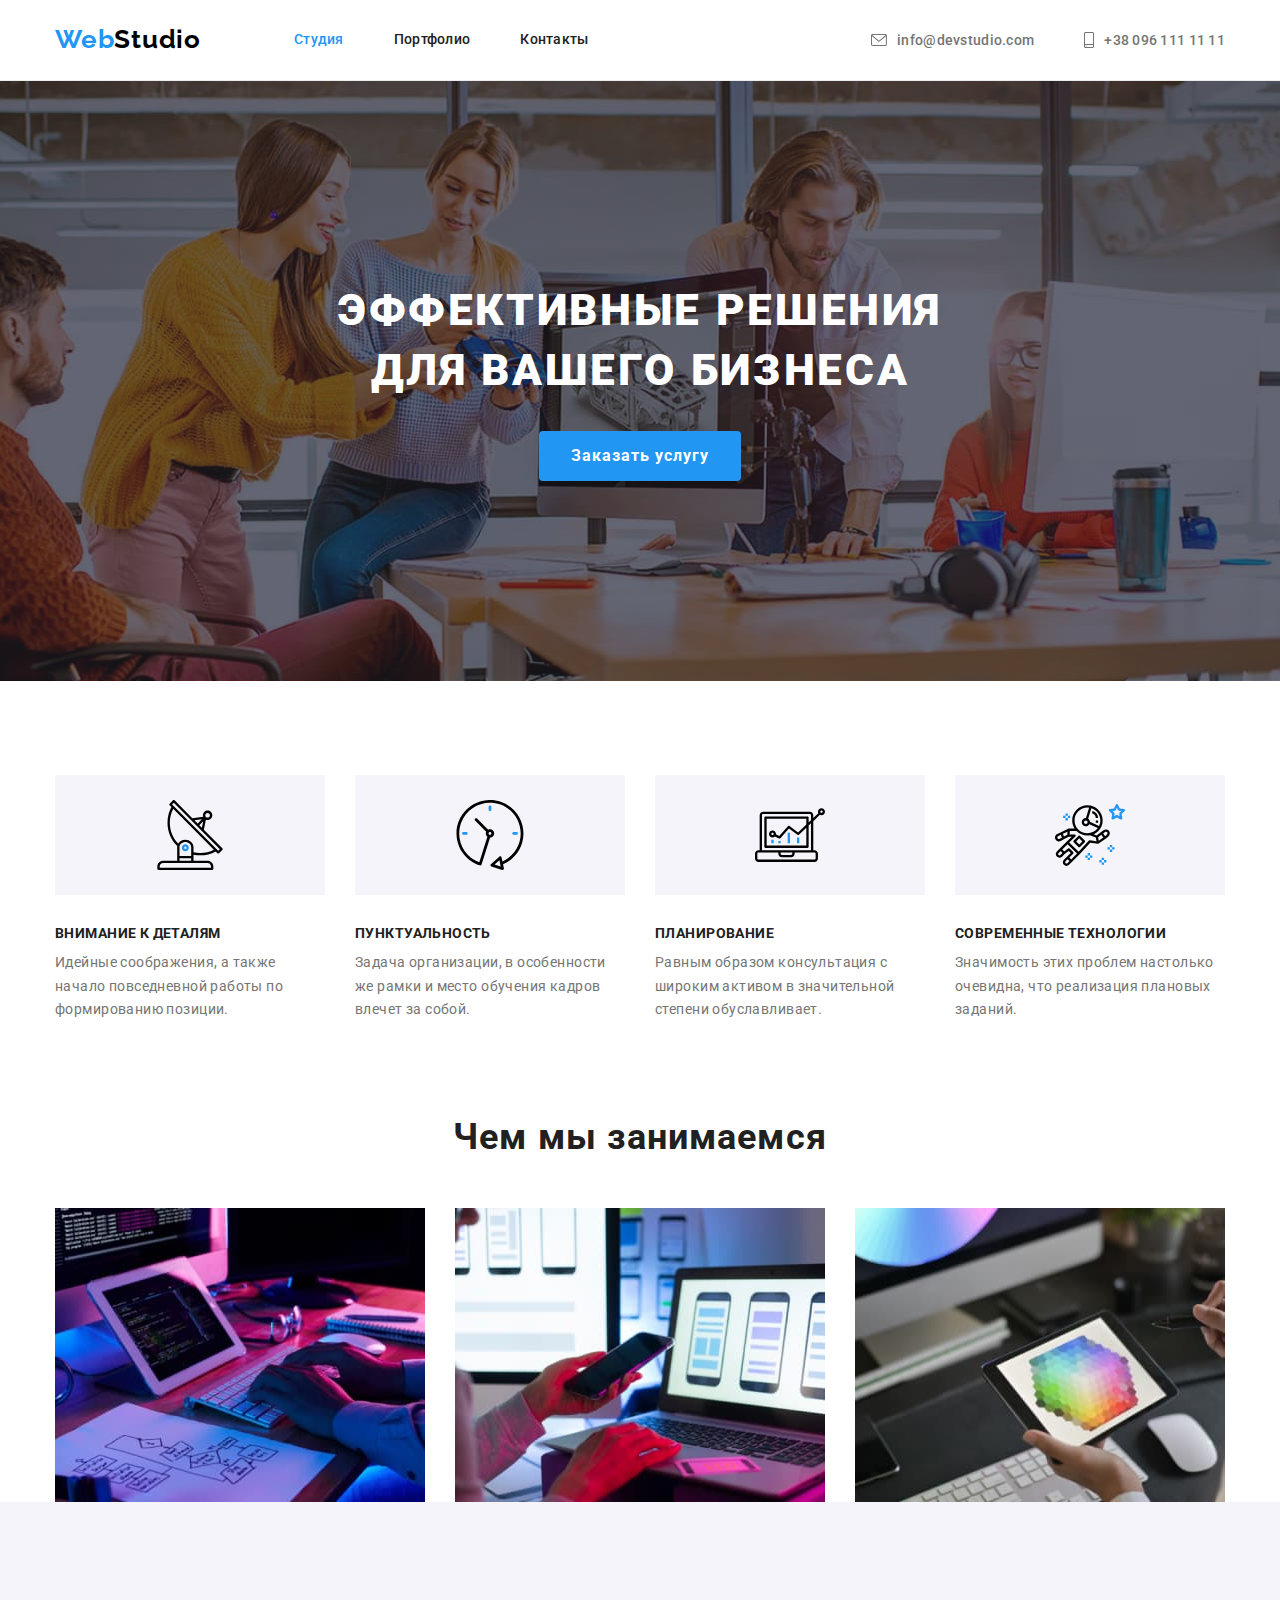
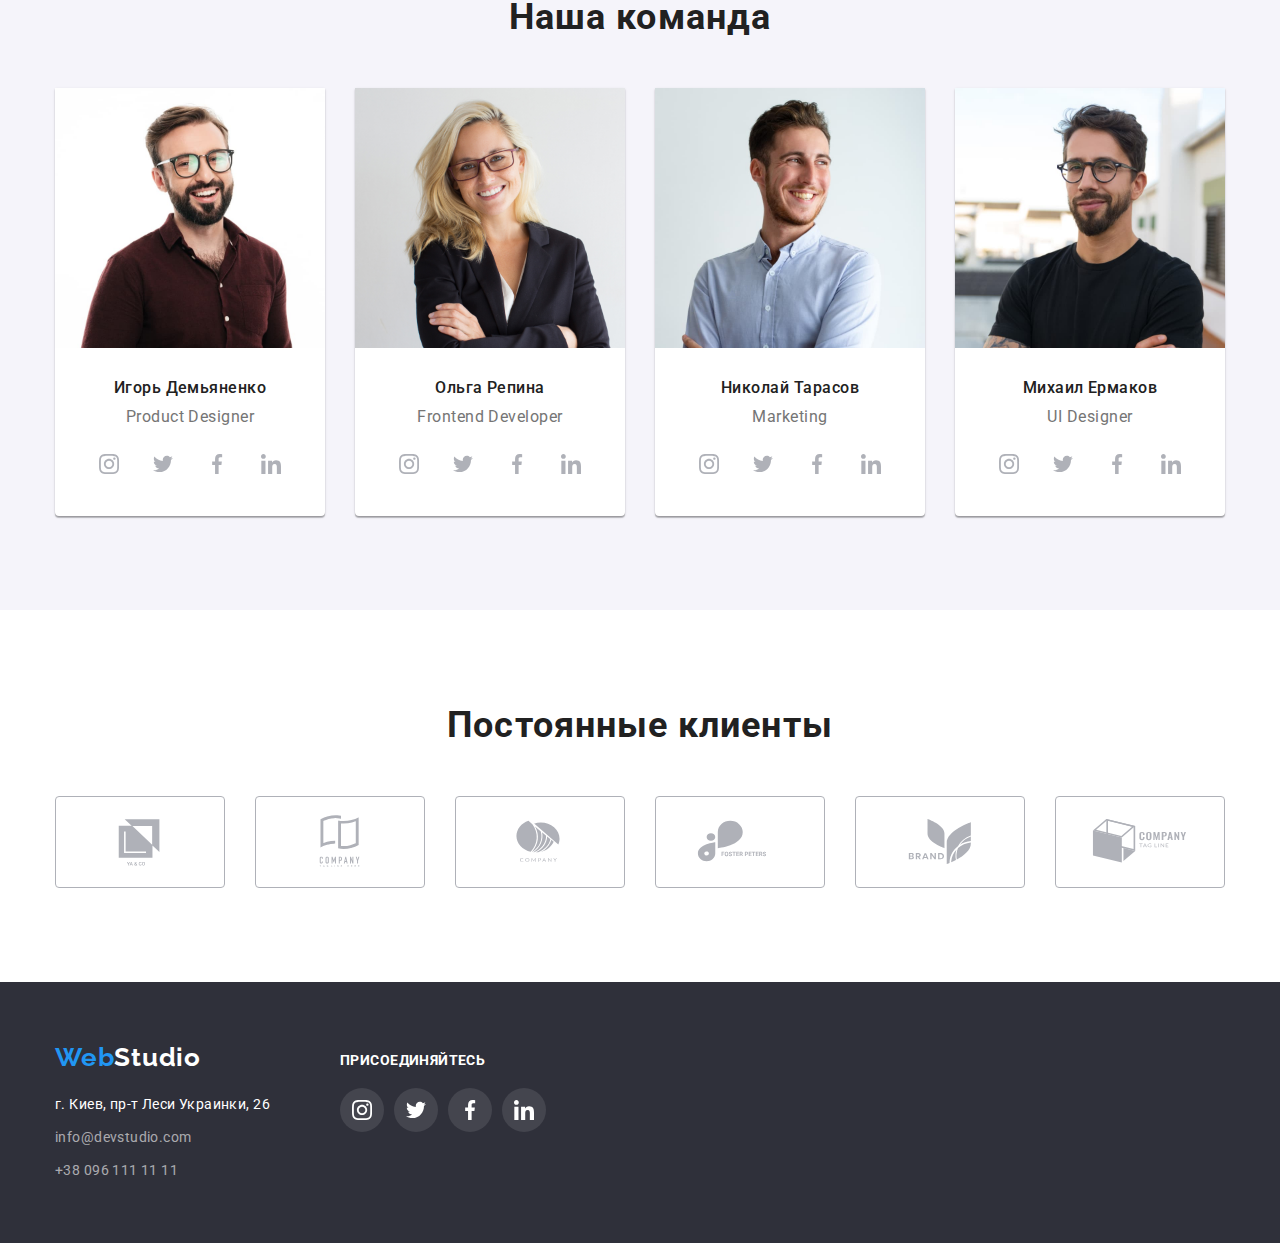
==== index.html @ 98731fad "перенос данных из hw 04" ====
<!DOCTYPE html>
<html lang="ru">
<head>
    <meta charset="UTF-8">
    <meta http-equiv="X-UA-Compatible" content="IE=edge">
    <meta name="viewport" content="width=device-width, initial-scale=1.0">
    <title>Студия</title>
    <link rel="preconnect" href="https://fonts.googleapis.com">
    <link rel="preconnect" href="https://fonts.gstatic.com" crossorigin>
    <link href="https://fonts.googleapis.com/css2?family=Raleway:wght@700&family=Roboto:wght@400;500;700;900&display=swap"
        rel="stylesheet">
    <link rel="stylesheet" href="https://cdnjs.cloudflare.com/ajax/libs/modern-normalize/1.1.0/modern-normalize.min.css"/>
    <link rel="stylesheet" href="./css/style.css">
</head>
<body>
    <!-- Шапка сайта -->
    <header class="header">
        <div class="container header-container">
            <nav class="header-nav">
                <a class="header-logo link" href="./index.html"><span class="web-logo">Web</span>Studio</a>
                <ul class="nav-list list">
                    <li class="nav-item"><a class="nav-link link current" href="./index.html">Студия</a></li>
                    <li class="nav-item"><a class="nav-link link" href="./portfolio.html">Портфолио</a></li>
                    <li class="nav-item"><a class="nav-link link" href="">Контакты</a></li>
                </ul>
            </nav>
            <ul class="contact-list list">
                <li class="contact-item">
                    <a class="contact-link link" href="mailto:info@devstudio.com">
                        <svg class="header-icon" width="16" height="12">
                            <use href="./img/icons.svg#icon-envelope"></use>
                        </svg>
                        info@devstudio.com
                    </a>
                </li>
                <li class="contact-item">
                    <a class="contact-link link" href="tel:+380961111111">
                        <svg class="header-icon" width="10" height="16">
                            <use href="./img/icons.svg#icon-smartphone"></use>
                        </svg>
                        +38 096 111 11 11
                    </a>
               </li>
            </ul>
        </div>
    </header>
    
    <!-- Основная часть -->
    <main>
        <!-- Герой -->
        <section class="hero">
            <div class="container hero-container">
                <h1 class="hero-title">Эффективные решения <br> для вашего бизнеса</h1>
                <button class="hero-btn" type="button">Заказать услугу</button>
            </div>
        </section>
        <!-- Наши особенности (feature)-->
        <section class="section">
            <div class="container">
                <h2 hidden>Наши особенности</h2>
                <ul class="feature-list list">
                    <li class="feature-item">
                        <div class="feature-box">
                            <svg class="feature-icon" width="70" height="70">
                                <use href="./img/icons.svg#icon-antenna"></use>
                            </svg>
                        </div>
                        <h3 class="feature-title">Внимание к деталям</h3>
                        <p class="feature-text">Идейные соображения, а также начало повседневной работы по формированию позиции.</p>
                    </li>
                    <li class="feature-item">
                        <div class="feature-box">
                            <svg class="feature-icon" width="70" height="70">
                                <use href="./img/icons.svg#icon-clock"></use>
                            </svg>
                        </div>
                        <h3 class="feature-title">Пунктуальность</h3>
                        <p class="feature-text">Задача организации, в особенности же рамки и место обучения кадров влечет за собой.</p>
                    </li>
                    <li class="feature-item">
                        <div class="feature-box">
                            <svg class="feature-icon" width="70" height="70">
                                <use href="./img/icons.svg#icon-diagram"></use>
                            </svg>
                        </div>
                        <h3 class="feature-title">Планирование</h3>
                        <p class="feature-text">Равным образом консультация с широким активом в значительной степени обуславливает.</p>
                    </li>
                    <li class="feature-item">
                        <div class="feature-box">
                            <svg class="feature-icon" width="70" height="70">
                                <use href="./img/icons.svg#icon-astronaut"></use>
                            </svg>
                        </div>
                        <h3 class="feature-title">Современные технологии</h3>
                        <p class="feature-text">Значимость этих проблем настолько очевидна, что реализация плановых заданий.</p>
                    </li>
                </ul>
            </div>
        </section>
        <!-- Чем мы занимаемся (activity)-->
        <section class="section no-padding">
            <div class="container">
                <h2 class="activity-title">Чем мы занимаемся</h2>
                <ul class="activity-list list">
                    <li class="activity-item"><img src="./img/img_about1.jpg" alt="чем мы занимаемся" width="370" height="294"></li>
                    <li class="activity-item"><img src="./img/img_about2.jpg" alt="чем мы занимаемся" width="370" height="294"></li>
                    <li class="activity-item"><img src="./img/img_about3.jpg" alt="чем мы занимаемся" width="370" height="294"></li>
                </ul>
            </div>
        </section>
        <!-- Наша команда -->
        <section class="section team">
            <div class="container">
                <h2 class="team-title">Наша команда</h2>
                <ul class="team-list list">
                    <li class="team-item">
                        <img class="team-photo" src="img/team_card_1.jpg" alt="Игорь Демьяненко" width="270">
                        <div class="team-content">
                            <h3 class="team-title-name">Игорь Демьяненко</h3>
                            <p class="team-text">Product Designer</p>
                            <ul class="team-icon-list list">
                                <li class="team-icon-item">
                                    <a class="team-icon-link link" href="">
                                        <svg class="team-icon" width="20" height="20">
                                            <use href="./img/icons.svg#icon-instagram"></use>
                                        </svg>
                                    </a>
                                </li>
                                <li class="team-icon-item">
                                    <a class="team-icon-link link" href="">
                                        <svg class="team-icon" width="20" height="20">
                                            <use href="./img/icons.svg#icon-twitter"></use>
                                        </svg>
                                    </a>
                                </li>
                                <li class="team-icon-item">
                                    <a class="team-icon-link link" href="">
                                        <svg class="team-icon" width="20" height="20">
                                            <use href="./img/icons.svg#icon-facebook"></use>
                                        </svg>
                                    </a>
                                </li>
                                <li class="team-icon-item">
                                    <a class="team-icon-link link" href="">
                                        <svg class="team-icon" width="20" height="20">
                                            <use href="./img/icons.svg#icon-linkedin"></use>
                                        </svg>
                                    </a>
                                </li>
                            </ul>
                        </div>
                    </li>
                    <li class="team-item">
                        <img class="team-photo" src="img/team_card_2.jpg" alt="Ольга Репина" width="270">
                        <div class="team-content">
                            <h3 class="team-title-name">Ольга Репина</h3>
                            <p class="team-text">Frontend Developer</p>
                            <ul class="team-icon-list list">
                                <li class="team-icon-item">
                                    <a class="team-icon-link link" href="">
                                        <svg class="team-icon" width="20" height="20">
                                            <use href="./img/icons.svg#icon-instagram"></use>
                                        </svg>
                                    </a>
                                </li>
                                <li class="team-icon-item">
                                    <a class="team-icon-link link" href="">
                                        <svg class="team-icon" width="20" height="20">
                                            <use href="./img/icons.svg#icon-twitter"></use>
                                        </svg>
                                    </a>
                                </li>
                                <li class="team-icon-item">
                                    <a class="team-icon-link link" href="">
                                        <svg class="team-icon" width="20" height="20">
                                            <use href="./img/icons.svg#icon-facebook"></use>
                                        </svg>
                                    </a>
                                </li>
                                <li class="team-icon-item">
                                    <a class="team-icon-link link" href="">
                                        <svg class="team-icon" width="20" height="20">
                                            <use href="./img/icons.svg#icon-linkedin"></use>
                                        </svg>
                                    </a>
                                </li>
                            </ul>
                        </div>
                    </li>
                    <li class="team-item">
                        <img class="team-photo" src="img/team_card_3.jpg" alt="Николай Тарасов" width="270">
                        <div class="team-content">
                            <h3 class="team-title-name">Николай Тарасов</h3>
                            <p class="team-text">Marketing</p>
                            <ul class="team-icon-list list">
                                <li class="team-icon-item">
                                    <a class="team-icon-link link" href="">
                                        <svg class="team-icon" width="20" height="20">
                                            <use href="./img/icons.svg#icon-instagram"></use>
                                        </svg>
                                    </a>
                                </li>
                                <li class="team-icon-item">
                                    <a class="team-icon-link link" href="">
                                        <svg class="team-icon" width="20" height="20">
                                            <use href="./img/icons.svg#icon-twitter"></use>
                                        </svg>
                                    </a>
                                </li>
                                <li class="team-icon-item">
                                    <a class="team-icon-link link" href="">
                                        <svg class="team-icon" width="20" height="20">
                                            <use href="./img/icons.svg#icon-facebook"></use>
                                        </svg>
                                    </a>
                                </li>
                                <li class="team-icon-item">
                                    <a class="team-icon-link link" href="">
                                        <svg class="team-icon" width="20" height="20">
                                            <use href="./img/icons.svg#icon-linkedin"></use>
                                        </svg>
                                    </a>
                                </li>
                            </ul>
                        </div>
                    </li>
                    <li class="team-item">
                        <img class="team-photo" src="img/team_card_4.jpg" alt="Михаил Ермаков" width="270">
                        <div class="team-content">
                            <h3 class="team-title-name">Михаил Ермаков</h3>
                            <p class="team-text">UI Designer</p>
                            <ul class="team-icon-list list">
                                <li class="team-icon-item">
                                    <a class="team-icon-link link" href="">
                                        <svg class="team-icon" width="20" height="20">
                                            <use href="./img/icons.svg#icon-instagram"></use>
                                        </svg>
                                    </a>
                                </li>
                                <li class="team-icon-item">
                                    <a class="team-icon-link link" href="">
                                        <svg class="team-icon" width="20" height="20">
                                            <use href="./img/icons.svg#icon-twitter"></use>
                                        </svg>
                                    </a>
                                </li>
                                <li class="team-icon-item">
                                    <a class="team-icon-link link" href="">
                                        <svg class="team-icon" width="20" height="20">
                                            <use href="./img/icons.svg#icon-facebook"></use>
                                        </svg>
                                    </a>
                                </li>
                                <li class="team-icon-item">
                                    <a class="team-icon-link link" href="">
                                        <svg class="team-icon" width="20" height="20">
                                            <use href="./img/icons.svg#icon-linkedin"></use>
                                        </svg>
                                    </a>
                                </li>
                            </ul>
                        </div>
                    </li>
                </ul>
            </div>
        </section>
        <!-- Постоянные клиенты -->
        <section class="section">
            <div class="container">
                <h2 class="client-title">Постоянные клиенты</h2>
                <ul class="client-list list">
                    <li class="client-item">
                        <a class="client-box-link link" href="">
                            <svg class="client-icon" width="106" height="60">
                                <use href="./img/icons.svg#icon-client1"></use>
                            </svg>
                        </a>
                    </li>
                    <li class="client-item">
                        <a class="client-box-link link" href="">
                            <svg class="client-icon" width="106" height="60">
                                <use href="./img/icons.svg#icon-client2"></use>
                            </svg>
                        </a>
                    </li>
                    <li class="client-item">
                        <a class="client-box-link link" href="">
                            <svg class="client-icon" width="106" height="60">
                                <use href="./img/icons.svg#icon-client3"></use>
                            </svg>
                        </a>
                    </li>
                    <li class="client-item">
                        <a class="client-box-link link" href="">
                            <svg class="client-icon" width="106" height="60">
                                <use href="./img/icons.svg#icon-client4"></use>
                            </svg>
                        </a>
                    </li>
                    <li class="client-item">
                        <a class="client-box-link link" href="">
                            <svg class="client-icon" width="106" height="60">
                                <use href="./img/icons.svg#icon-client5"></use>
                            </svg>
                        </a>
                    </li>
                    <li class="client-item">
                        <a class="client-box-link link" href="">
                            <svg class="client-icon" width="106" height="60">
                                <use href="./img/icons.svg#icon-client6"></use>
                            </svg>
                        </a>
                    </li>
                </ul>
            </div>
        </section>
    </main>
    
    <!-- Подвал -->
    <footer class="footer">
        <div class="container footer-sides">
            <div class="footer-left">
                <a class="footer-logo link" href="./index.html"><span class="web-logo">Web</span>Studio</a>
                <address class="footer-adress">
                    <ul class="footer-list list">
                        <li class="footer-item"><a class="footer-link link adr" href="https://goo.gl/maps/FyRtDCah4eufWKgu7" target="_blank">г. Киев, пр-т Леси Украинки, 26</a></li>
                        <li class="footer-item"><a class="footer-link link" href="mailto:info@devstudio.com">info@devstudio.com</a></li>
                        <li class="footer-item"><a class="footer-link link" href="tel:+380961111111">+38 096 111 11 11</a></li>
                    </ul>
                </address>
            </div>
            <div class="footer-right">
                <h2 class="footer-right-title">присоединяйтесь</h2>
                <ul class="footer-social-list list">
                    <li class="footer-social-item">
                        <a class="footer-social-link" href="">
                            <svg class="social-icon" width="20" height="20">
                                <use href="./img/icons.svg#icon-instagram"></use>
                            </svg>
                        </a>
                    </li>
                    <li class="footer-social-item">
                        <a class="footer-social-link" href="">
                            <svg class="social-icon" width="20" height="20">
                                <use href="./img/icons.svg#icon-twitter"></use>
                            </svg>
                        </a>
                    </li>
                    <li class="footer-social-item">
                        <a class="footer-social-link" href="">
                            <svg class="social-icon" width="20" height="20">
                                <use href="./img/icons.svg#icon-facebook"></use>
                            </svg>
                        </a>
                    </li>
                    <li class="footer-social-item">
                        <a class="footer-social-link" href="">
                            <svg class="social-icon" width="20" height="20">
                                <use href="./img/icons.svg#icon-linkedin"></use>
                            </svg>
                        </a>
                    </li>
                </ul>
            </div>
        </div>
    </footer>
</body>
</html>
---- css/style.css ----
/* основной цвет текста #212121 */
/* вторичный цвет текста #757575 */
/* имейл и телефон в футере rgba(255, 255, 255, 0,6) */
/* акцент #2196F3 */
/* основной белый фон и белый шрифт #FFFFFF */
/* серый фон #F5F4FA */
/* темно синий фон героя и футера #2F303A */

:root {
  --main-text-color: #212121;
  --secondary-text-color: #757575;
  --white-text-color: #ffffff;
  --accent-color: #2196f3;
  --backgr-btn-color: #f5f4fa;
  --icon-color: #afb1b8;
  --card-set-gap: 30px;
}
p,
h1,
h2,
h3 {
  margin: 0;
}
ul {
  margin: 0;
  padding-left: 0;
}
img {
  display: block;
  max-width: 100%;
  height: auto;
}
body {
  font-family: 'Roboto', sans-serif;
  color: var(--main-text-color);
  background-color: #ffffff;
}
/* основной цвет текста */
.feature-title,
.activity-title,
.team-title,
.team-title-name,
.work-title {
  color: var(--main-text-color);
}
/* вторичный цвет текста */
.contact-link,
.feature-text,
.team-text,
.work-text {
  color: var(--secondary-text-color);
}
/* Убираем точки перед списком */
.list {
  list-style: none;
}
/* Убираем подчеркивание у ссылок */
.link {
  text-decoration: none;
}
.section {
  padding-top: 94px;
  padding-bottom: 94px;
}
.section.no-padding {
  padding-top: 0;
  padding-bottom: 0;
}
.container {
  width: 1200px;
  margin: 0 auto;
  padding-left: 15px;
  padding-right: 15px;
}

/*-------------- HEADER-------------- */
.header {
  padding-top: 24px;
  padding-bottom: 25px;
  border-bottom: 1px solid #ececec;
}
.header-container {
  display: flex;
  align-items: center;
}
.header-nav {
  display: flex;
  align-items: center;
}
/* Основной цвет логотипа */
.header-logo {
  margin-right: 93px;

  font-family: 'Raleway', sans-serif;
  font-weight: 700;
  font-size: 26px;
  line-height: calc(31 / 26);
  letter-spacing: 0.03em;
  color: #000000;
}
/* Красит часть логотипа в синий цвет в хидере и футере*/
.web-logo {
  color: var(--accent-color);
}
/* элементы навигации в хидере студии*/
.nav-list {
  display: flex;
}
.nav-link {
  font-weight: 500;
  font-size: 14px;
  line-height: calc(16 / 14);
  letter-spacing: 0.02em;
  color: inherit;
}
.nav-link:hover,
.nav-link:focus {
  color: var(--accent-color);
}
.nav-link.current {
  color: var(--accent-color);
}
.nav-item:not(:last-child) {
  margin-right: 50px;
}
.contact-list {
  display: flex;
  margin-left: auto;
}
.contact-link {
  display: flex;
  align-items: center;

  font-weight: 500;
  font-size: 14px;
  line-height: calc(16 / 14);
  letter-spacing: 0.02em;
}
.contact-link:hover,
.contact-link:focus {
  color: var(--accent-color);
}
.contact-item:not(:last-child) {
  margin-right: 50px;
}
.header-icon {
  margin-right: 10px;
  fill: currentColor;
}

/*----------- HERO------------- */
.hero {
  margin: 0 auto;
  padding-top: 200px;
  padding-bottom: 200px;
  max-width: 1600px;
  text-align: center;

  background-color: #c4c4c4;
  background-image: linear-gradient(
      to right,
      rgba(47, 48, 58, 0.4),
      rgba(47, 48, 58, 0.4)
    ),
    url(../img/hero.jpg);
  background-repeat: no-repeat;
  background-position: center;
  background-size: cover;
}
.hero-title {
  margin-bottom: 30px;

  font-weight: 900;
  font-size: 44px;
  line-height: 1.36;
  text-align: center;
  letter-spacing: 0.06em;
  text-transform: uppercase;
  color: var(--white-text-color);
}
/* Кнопка героя */
.hero-btn {
  padding: 8px 30px;

  font-family: inherit;
  font-weight: 700;
  font-size: 16px;
  line-height: 1.87;
  letter-spacing: 0.06em;
  color: var(--white-text-color);
  background-color: var(--accent-color);
  border-color: transparent;
  cursor: pointer;
  box-shadow: 0px 4px 4px rgba(0, 0, 0, 0.15);
  border-radius: 4px;
}

/*-------НАШИ ОСОБЕННОСТИ------- */
.feature-list {
  display: flex;
}
.feature-item:not(:last-child) {
  margin-right: 30px;
}
.feature-box {
  display: flex;

  margin-bottom: 30px;
  width: 270px;
  height: 120px;
  background-color: var(--backgr-btn-color);
  align-items: center;
  justify-content: center;
}

.feature-title {
  margin-bottom: 10px;

  font-size: 14px;
  line-height: calc(16 / 14);
  letter-spacing: 0.03em;
  text-transform: uppercase;
}
.feature-text {
  font-size: 14px;
  line-height: 1.71;
  letter-spacing: 0.03em;
}

/*-------ЧЕМ ЗАНИМАЕМСЯ------- */
.activity-list {
  display: flex;
}
.activity-item:not(:last-child) {
  margin-right: 30px;
}
.activity-title {
  margin-bottom: 50px;

  font-size: 36px;
  line-height: calc(42 / 36);
  text-align: center;
  letter-spacing: 0.03em;
}

/*-------НАША КОМАНДА------- */
.team {
  background-color: var(--backgr-btn-color);
}
.team-list {
  display: flex;
  padding-top: 0px;
}
.team-item:not(:last-child) {
  margin-right: 30px;
}
.team-item {
  border-radius: 0px 0px 4px 4px;
  box-shadow: 0px 1px 3px rgba(0, 0, 0, 0.12), 0px 1px 1px rgba(0, 0, 0, 0.14),
    0px 2px 1px rgba(0, 0, 0, 0.2);
  background-color: #ffffff;
}
.team-content {
  padding-top: 30px;
  padding-bottom: 30px;
  text-align: center;
}
.team-title {
  margin-bottom: 50px;

  font-size: 36px;
  line-height: calc(42 / 36);
  text-align: center;
  letter-spacing: 0.03em;
}
.team-title-name {
  margin-bottom: 10px;

  font-weight: 500;
  font-size: 16px;
  line-height: calc(19 / 16);
  letter-spacing: 0.03em;
}
.team-text {
  margin-bottom: 16px;

  font-size: 16px;
  line-height: calc(19 / 16);
  letter-spacing: 0.03em;
}
.team-icon-list {
  padding: 0;
  display: flex;
  justify-content: center;
}
.team-icon-item:not(:last-child) {
  margin-right: 10px;
}
.team-icon-link {
  display: flex;

  width: 44px;
  height: 44px;
  border-radius: 50%;
  color: var(--icon-color);
  justify-content: center;
  align-items: center;
}
.team-icon-link:hover,
.team-icon-link:focus {
  background-color: var(--accent-color);
  color: var(--white-text-color);
}
.team-icon {
  fill: currentColor;
}

/*---ПОСТОЯННЫЕ КЛИЕНТЫ---*/
.client-title {
  margin-bottom: 50px;

  font-size: 36px;
  line-height: calc(42 / 36);
  text-align: center;
  letter-spacing: 0.03em;
}
.client-list {
  display: flex;
}
.client-item:not(:last-child) {
  margin-right: 30px;
}
.client-box-link {
  display: flex;

  width: 170px;
  height: 92px;
  border: 1px solid rgba(175, 177, 184, 1);
  border-radius: 4px;
  color: var(--icon-color);
  align-items: center;
  justify-content: center;
}
.client-box-link:hover,
.client-box-link:focus {
  color: var(--accent-color);
  border-color: var(--accent-color);
}
.client-icon {
  fill: currentColor;
}

/*---КНОПКИ ФИЛЬТРОВ В ПОРТФОЛИО---*/
.filter-list {
  display: flex;
  margin-bottom: 50px;
  justify-content: center;
}
.filter-item:not(:last-child) {
  margin-right: 8px;
}
.filter-btn {
  padding: 4px 20px;

  font-family: inherit;
  font-weight: 500;
  font-size: 16px;
  line-height: 1.62;
  text-align: center;
  letter-spacing: 0.03em;
  color: var(--main-text-color);
  background-color: var(--backgr-btn-color);
  border-color: transparent;
  cursor: pointer;
  border-radius: 4px;
}
.filter-btn:hover,
.filter-btn:focus {
  color: var(--white-text-color);
  background-color: var(--accent-color);
  box-shadow: 0px 2px 2px 0px rgba(0, 0, 0, 0.12),
    0px 1px 2px 0px rgba(0, 0, 0, 0.08), 0px 3px 1px 0px rgba(0, 0, 0, 0.1);
}
.filter-btn.current {
  color: var(--white-text-color);
  background-color: var(--accent-color);
}

/*--------ПРИМЕРЫ РАБОТ ПОРТФОЛИО------ */
.work-list {
  display: flex;
  flex-wrap: wrap;
  margin-left: calc(-1 * var(--card-set-gap));
  margin-top: calc(-1 * var(--card-set-gap));
}
.work-item {
  flex-basis: calc(100% / 3 - var(--card-set-gap));
  margin-left: var(--card-set-gap);
  margin-top: var(--card-set-gap);
  border: 1px solid #eeeeee;
}
.work-link {
  display: block;
}
.work-link:hover,
.work-link:focus {
  box-shadow: 1px 4px 6px 0px rgba(0, 0, 0, 0.16),
    0px 4px 4px 0px rgba(0, 0, 0, 0.06), 0px 1px 1px 0px rgba(0, 0, 0, 0.12);
}
.work-content {
  padding: 20px 24px;
}
.work-title {
  margin-bottom: 4px;

  font-size: 18px;
  line-height: 2;
  letter-spacing: 0.06em;
}
.work-text {
  font-size: 16px;
  line-height: 1.87;
  letter-spacing: 0.03em;
}

/*----------- FOOTER------------- */
.footer {
  background-color: #2f303a;
}
.footer-sides {
  display: flex;
}
.footer-logo {
  display: block;
  padding-top: 60px;
  margin-bottom: 20px;

  font-family: 'Raleway', sans-serif;
  font-weight: 700;
  font-size: 26px;
  line-height: calc(31 / 26);
  letter-spacing: 0.03em;
  color: var(--white-text-color);
}
.footer-item:not(:last-child) {
  margin-bottom: 9px;
}
.footer-list {
  padding-bottom: 60px;
}
.footer-link {
  font-style: normal;
  font-size: 14px;
  line-height: 1.71;
  letter-spacing: 0.03em;
  color: rgba(255, 255, 255, 0.6);
}
.footer-link.adr {
  color: var(--white-text-color);
}
.footer-link:hover,
.footer-link:focus {
  color: var(--accent-color);
}
.footer-right {
  padding-top: 70px;
  margin-left: 70px;
}
.footer-right-title {
  margin-bottom: 20px;

  font-size: 14px;
  line-height: calc(16 / 14);
  letter-spacing: 0.03em;
  text-transform: uppercase;
  color: var(--white-text-color);
}
.footer-social-list {
  display: flex;
}
.footer-social-item:not(:last-child) {
  margin-right: 10px;
}
.footer-social-link {
  display: flex;

  width: 44px;
  height: 44px;
  border-radius: 50%;
  background-color: rgba(255, 255, 255, 0.1);
  justify-content: center;
  align-items: center;
}
.footer-social-link:hover,
.footer-social-link:focus {
  background-color: var(--accent-color);
}
.footer-social-link {
  color: var(--white-text-color);
}
.social-icon {
  fill: currentColor;
}
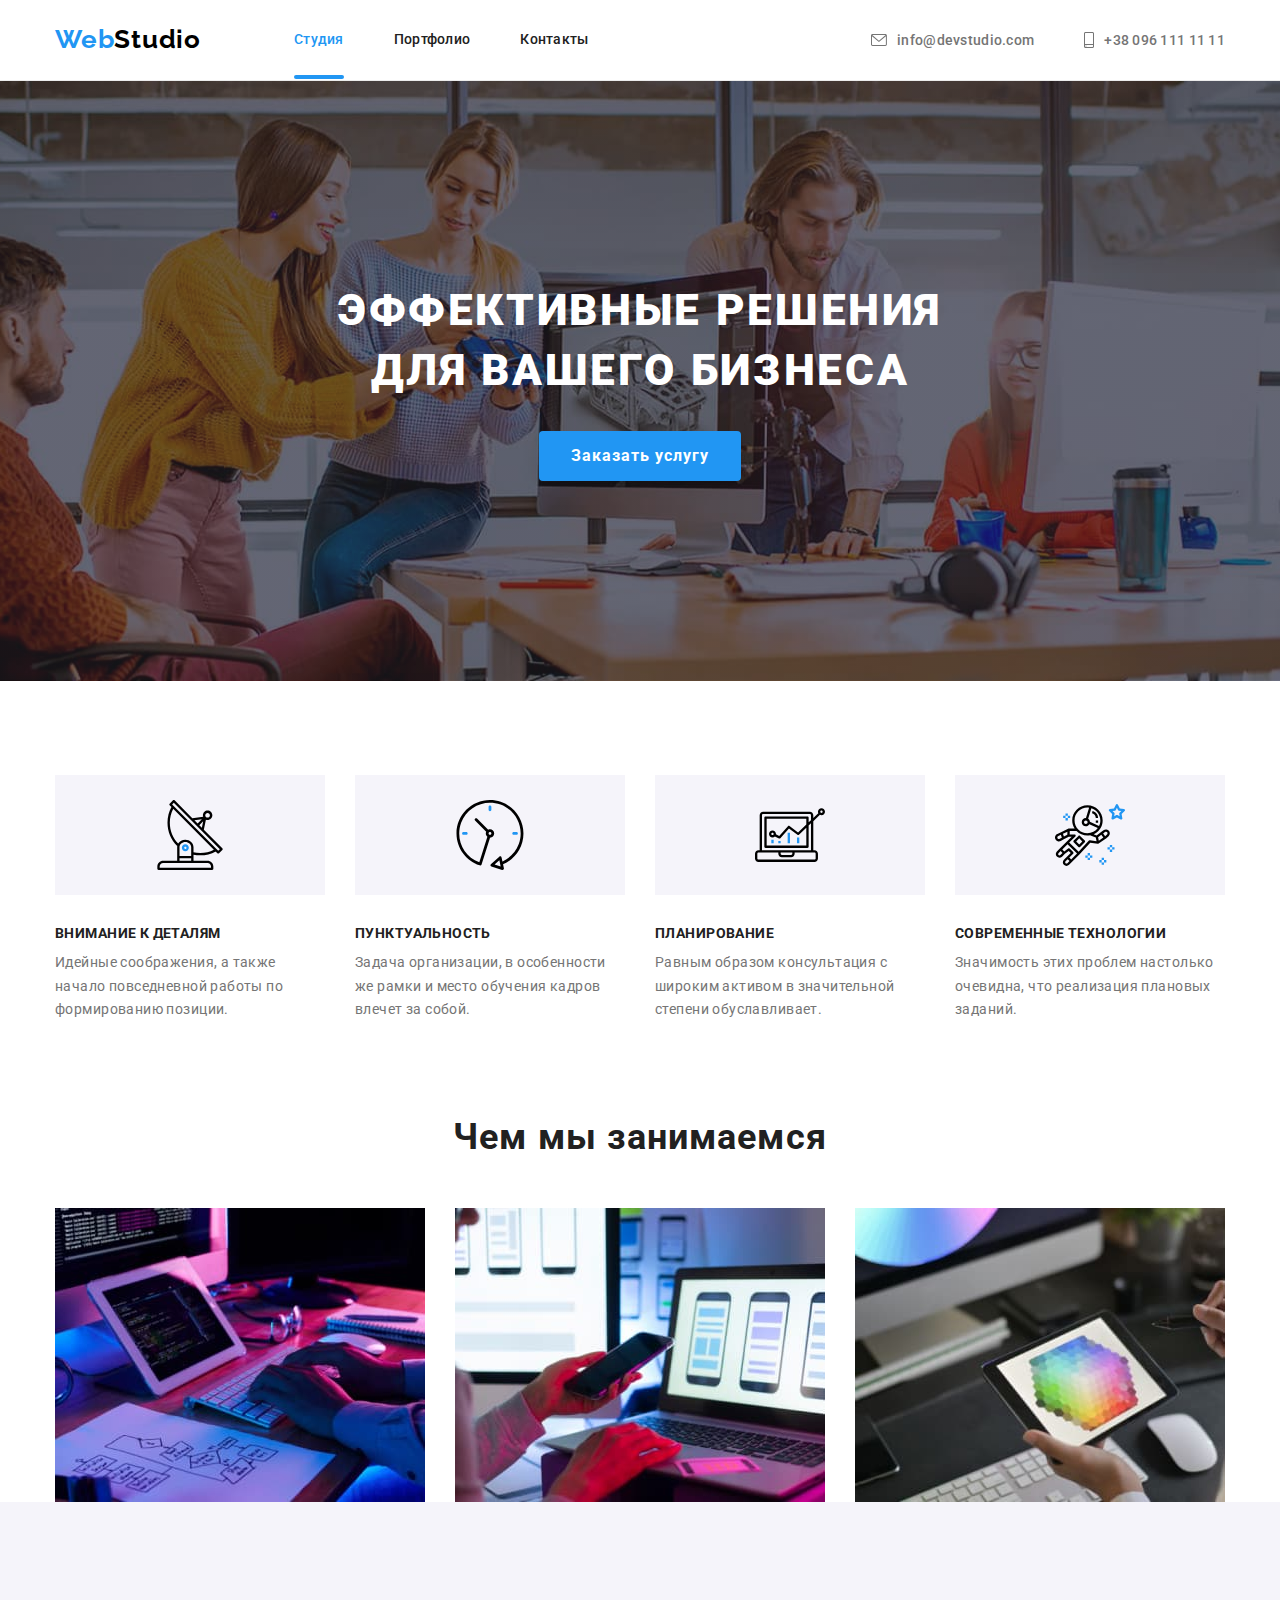
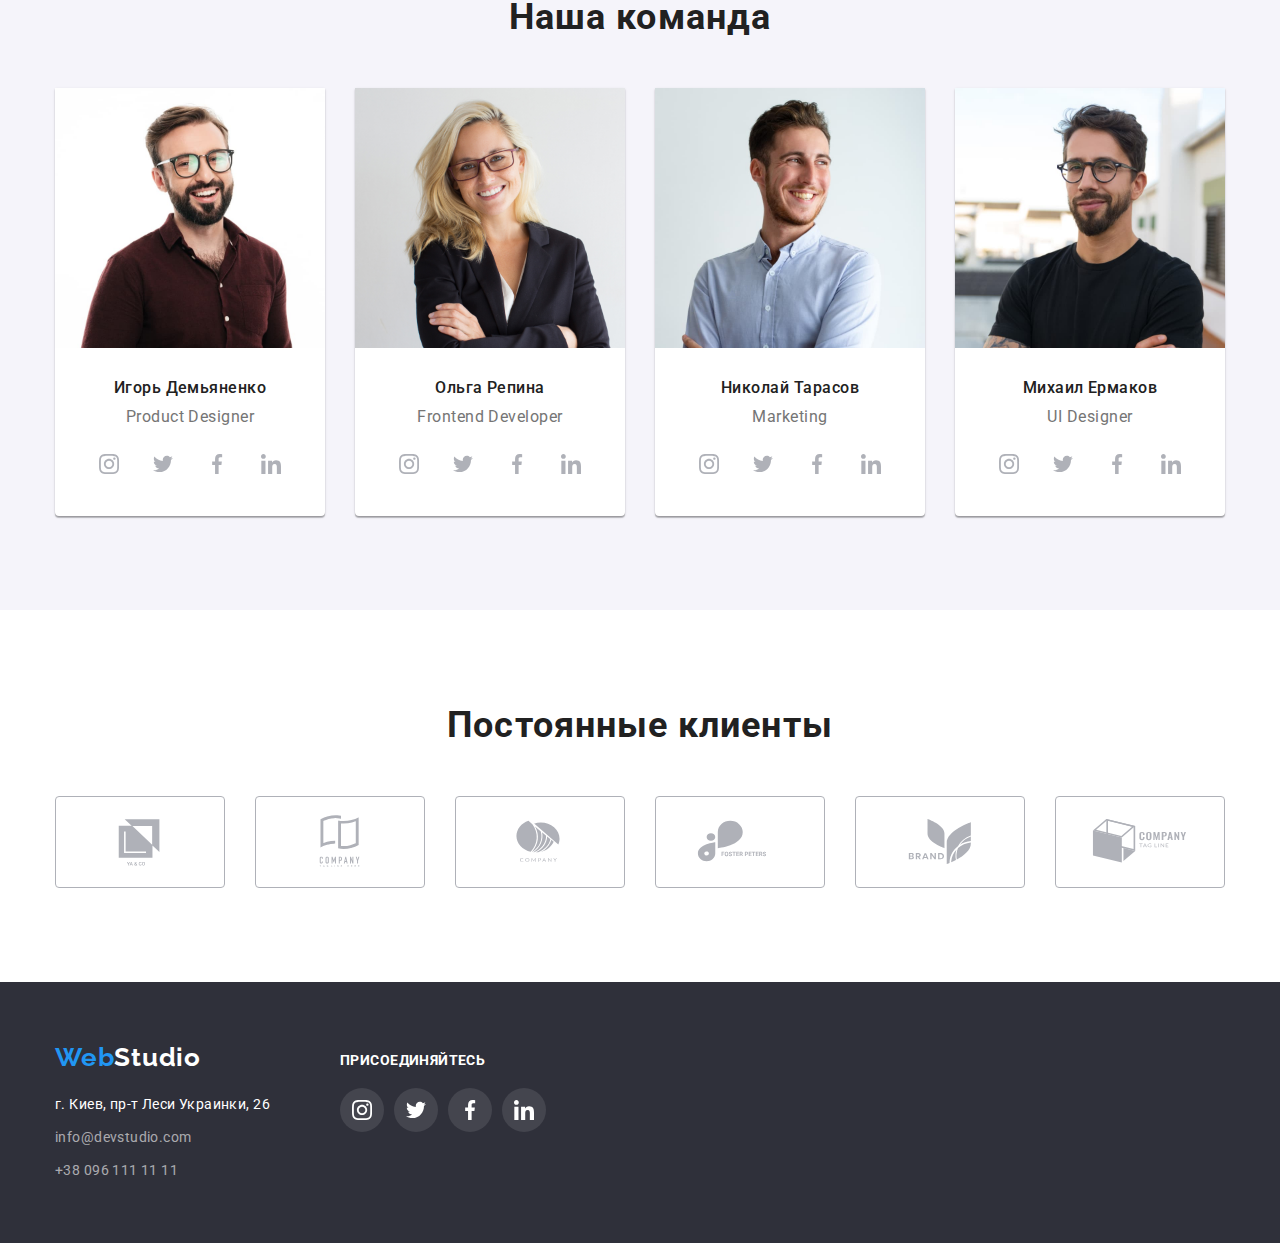
==== commit f8975c01: "сделал полосу под nav-link" ====
--- a/index.html
+++ b/index.html
@@ -49,7 +49,7 @@
     <main>
         <!-- Герой -->
         <section class="hero">
-            <div class="container hero-container">
+            <div class="container">
                 <h1 class="hero-title">Эффективные решения <br> для вашего бизнеса</h1>
                 <button class="hero-btn" type="button">Заказать услугу</button>
             </div>
--- a/css/style.css
+++ b/css/style.css
@@ -107,6 +107,8 @@
   display: flex;
 }
 .nav-link {
+  position: relative;
+
   font-weight: 500;
   font-size: 14px;
   line-height: calc(16 / 14);
@@ -119,6 +121,18 @@
 }
 .nav-link.current {
   color: var(--accent-color);
+}
+.nav-link.current::after {
+  display: block;
+  position: absolute;
+  bottom: -32px;
+
+  content: '';
+  width: 100%;
+  height: 4px;
+  border-radius: 2px;
+  background-color: var(--accent-color);
+  pointer-events: none;
 }
 .nav-item:not(:last-child) {
   margin-right: 50px;
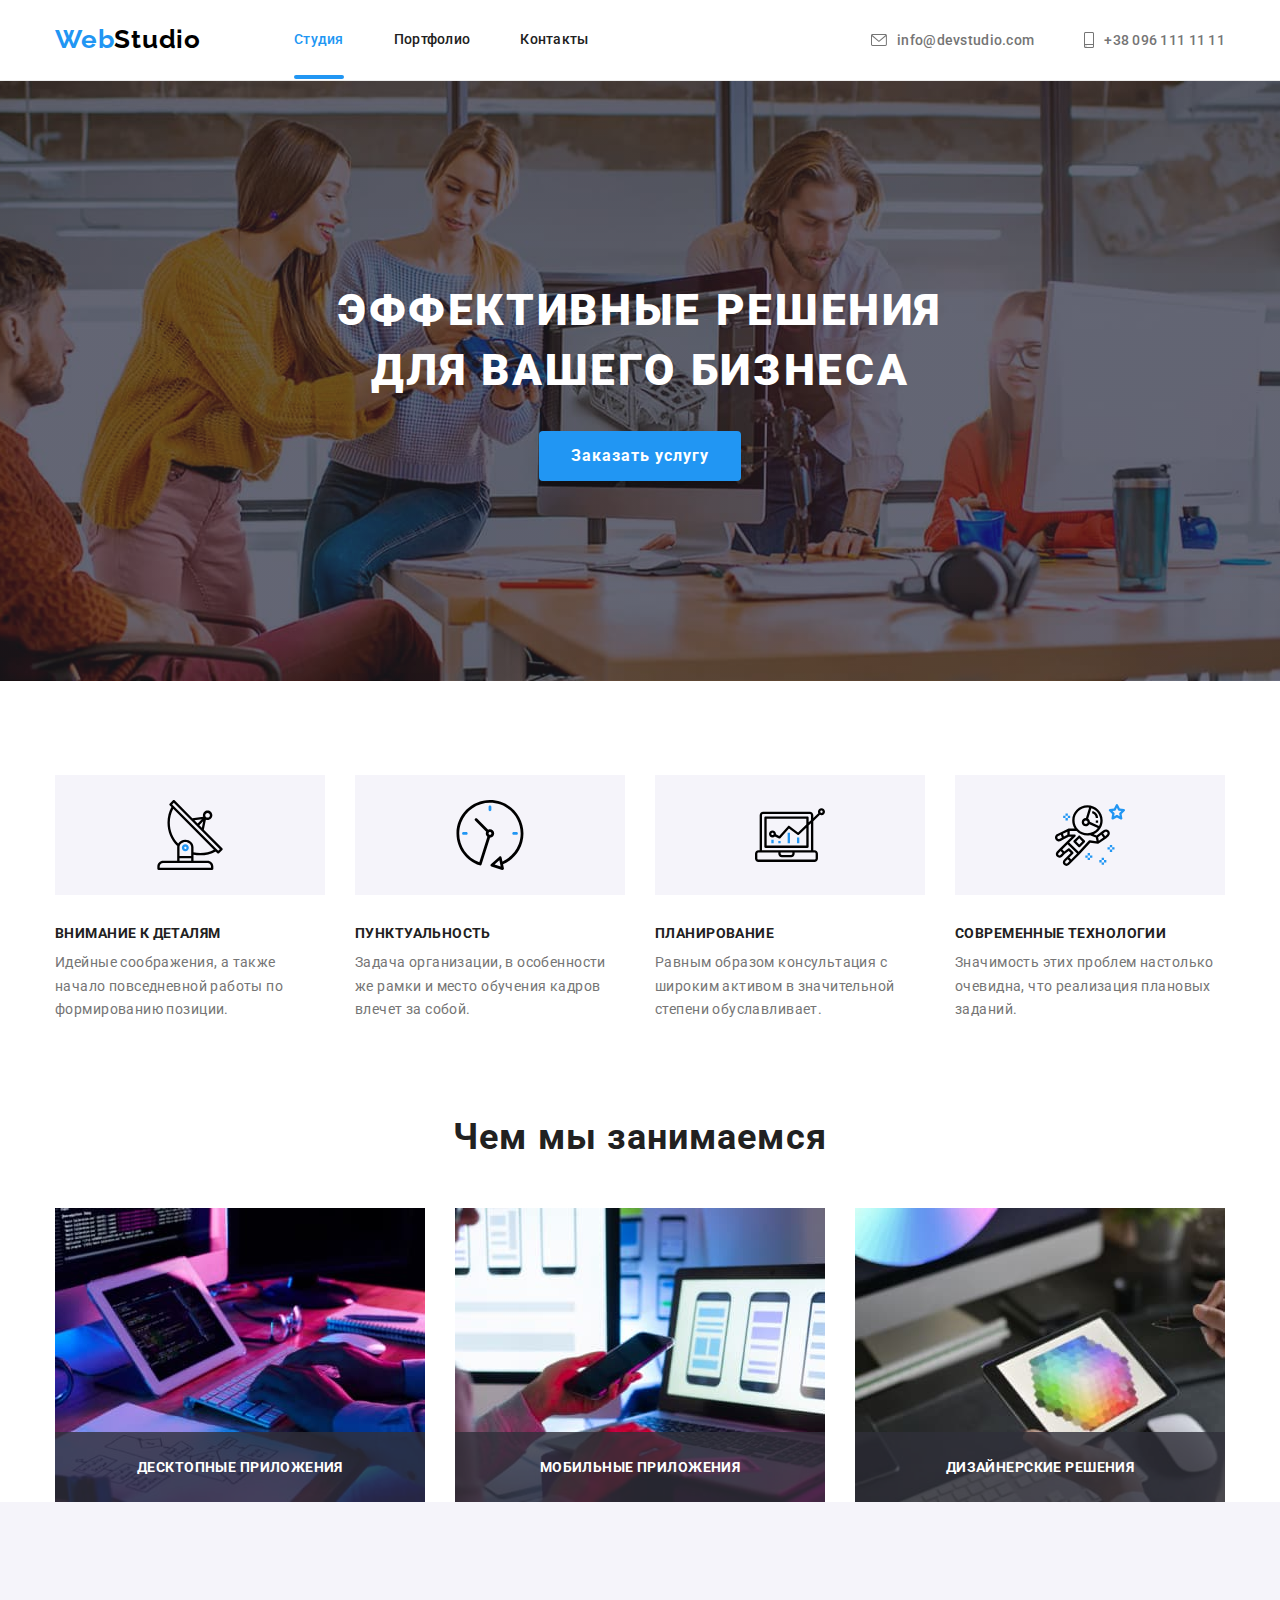
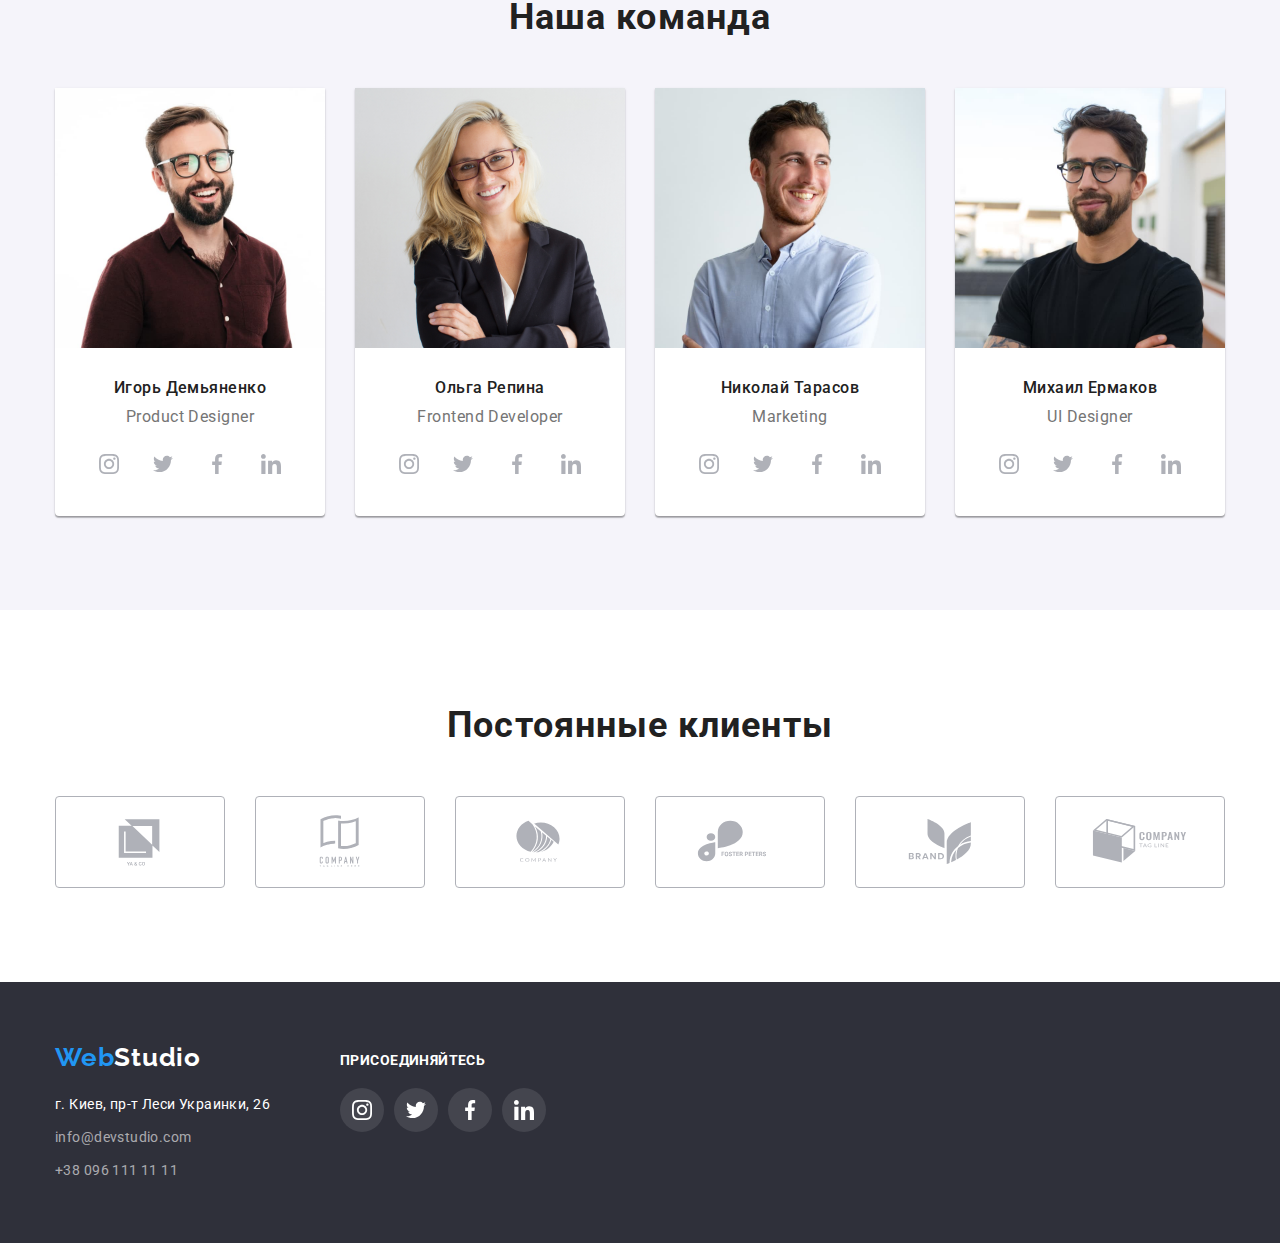
==== commit 3b86cbc5: "добавил транзишн на ховера" ====
--- a/index.html
+++ b/index.html
@@ -103,9 +103,15 @@
             <div class="container">
                 <h2 class="activity-title">Чем мы занимаемся</h2>
                 <ul class="activity-list list">
-                    <li class="activity-item"><img src="./img/img_about1.jpg" alt="чем мы занимаемся" width="370" height="294"></li>
-                    <li class="activity-item"><img src="./img/img_about2.jpg" alt="чем мы занимаемся" width="370" height="294"></li>
-                    <li class="activity-item"><img src="./img/img_about3.jpg" alt="чем мы занимаемся" width="370" height="294"></li>
+                    <li class="activity-item"><img src="./img/img_about1.jpg" alt="чем мы занимаемся" width="370" height="294">
+                        <p class="activity-text">десктопные приложения</p>
+                    </li>
+                    <li class="activity-item"><img src="./img/img_about2.jpg" alt="чем мы занимаемся" width="370" height="294">
+                        <p class="activity-text">мобильные приложения</p>
+                    </li>
+                    <li class="activity-item"><img src="./img/img_about3.jpg" alt="чем мы занимаемся" width="370" height="294">
+                        <p class="activity-text">дизайнерские решения</p>
+                    </li>
                 </ul>
             </div>
         </section>
--- a/css/style.css
+++ b/css/style.css
@@ -57,6 +57,7 @@
 /* Убираем подчеркивание у ссылок */
 .link {
   text-decoration: none;
+  transition: color 250ms cubic-bezier(0.4, 0, 0.2, 1);
 }
 .section {
   padding-top: 94px;
@@ -245,6 +246,9 @@
 .activity-list {
   display: flex;
 }
+.activity-item {
+  position: relative;
+}
 .activity-item:not(:last-child) {
   margin-right: 30px;
 }
@@ -255,6 +259,22 @@
   line-height: calc(42 / 36);
   text-align: center;
   letter-spacing: 0.03em;
+}
+.activity-text {
+  position: absolute;
+  bottom: 0;
+  padding: 27px 0px;
+  width: 100%;
+  text-align: center;
+
+  font-weight: 700;
+  font-size: 14px;
+  line-height: 16px;
+  letter-spacing: 0.03em;
+  text-transform: uppercase;
+
+  color: var(--white-text-color);
+  background: rgba(47, 48, 58, 0.8);
 }
 
 /*-------НАША КОМАНДА------- */
@@ -319,6 +339,10 @@
   color: var(--icon-color);
   justify-content: center;
   align-items: center;
+
+  transition: fill 250ms cubic-bezier(0.4, 0, 0.2, 1),
+    background-color 250ms cubic-bezier(0.4, 0, 0.2, 1),
+    color 250ms cubic-bezier(0.4, 0, 0.2, 1);
 }
 .team-icon-link:hover,
 .team-icon-link:focus {
@@ -354,6 +378,9 @@
   color: var(--icon-color);
   align-items: center;
   justify-content: center;
+
+  transition: border-color 250ms cubic-bezier(0.4, 0, 0.2, 1),
+    color 250ms cubic-bezier(0.4, 0, 0.2, 1);
 }
 .client-box-link:hover,
 .client-box-link:focus {
@@ -387,6 +414,10 @@
   border-color: transparent;
   cursor: pointer;
   border-radius: 4px;
+
+  transition: color 250ms cubic-bezier(0.4, 0, 0.2, 1),
+    background-color 250ms cubic-bezier(0.4, 0, 0.2, 1),
+    box-shadow 250ms cubic-bezier(0.4, 0, 0.2, 1);
 }
 .filter-btn:hover,
 .filter-btn:focus {
@@ -504,6 +535,8 @@
   background-color: rgba(255, 255, 255, 0.1);
   justify-content: center;
   align-items: center;
+
+  transition: background-color 250ms cubic-bezier(0.4, 0, 0.2, 1);
 }
 .footer-social-link:hover,
 .footer-social-link:focus {
